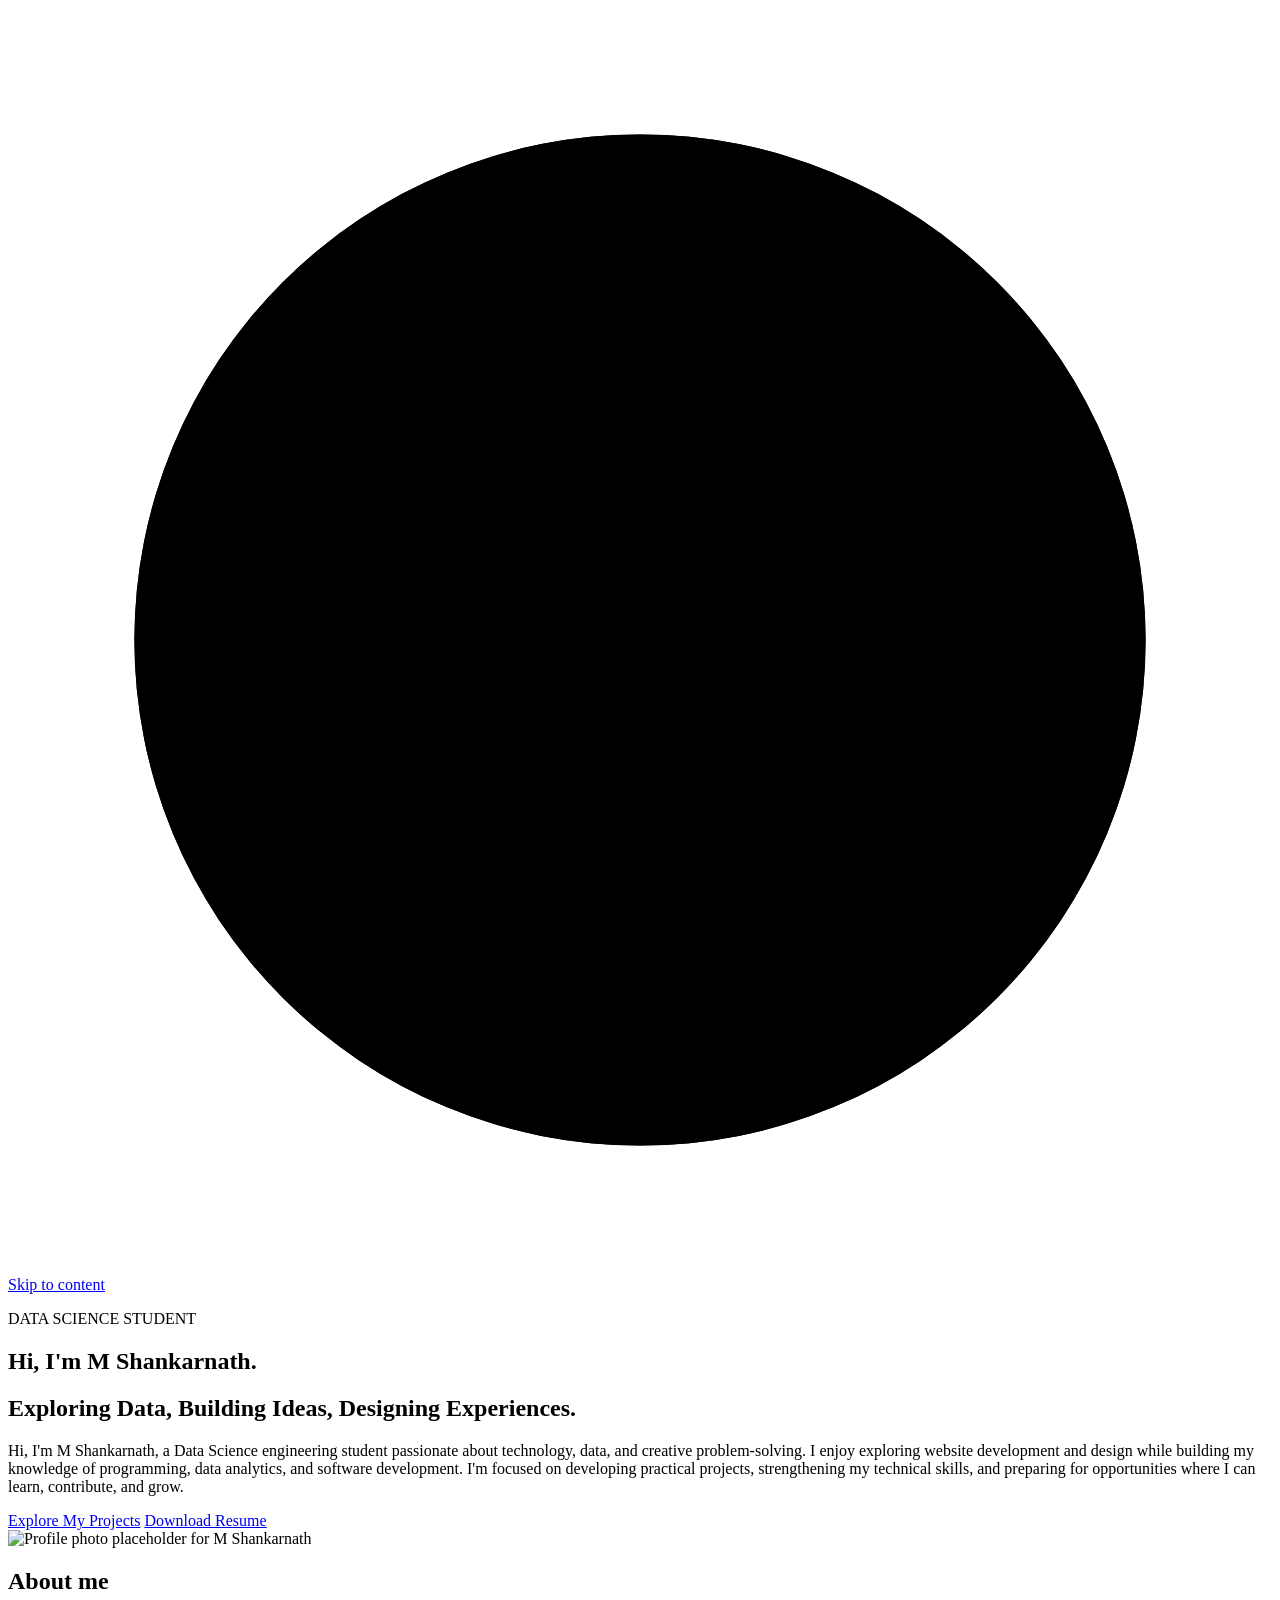
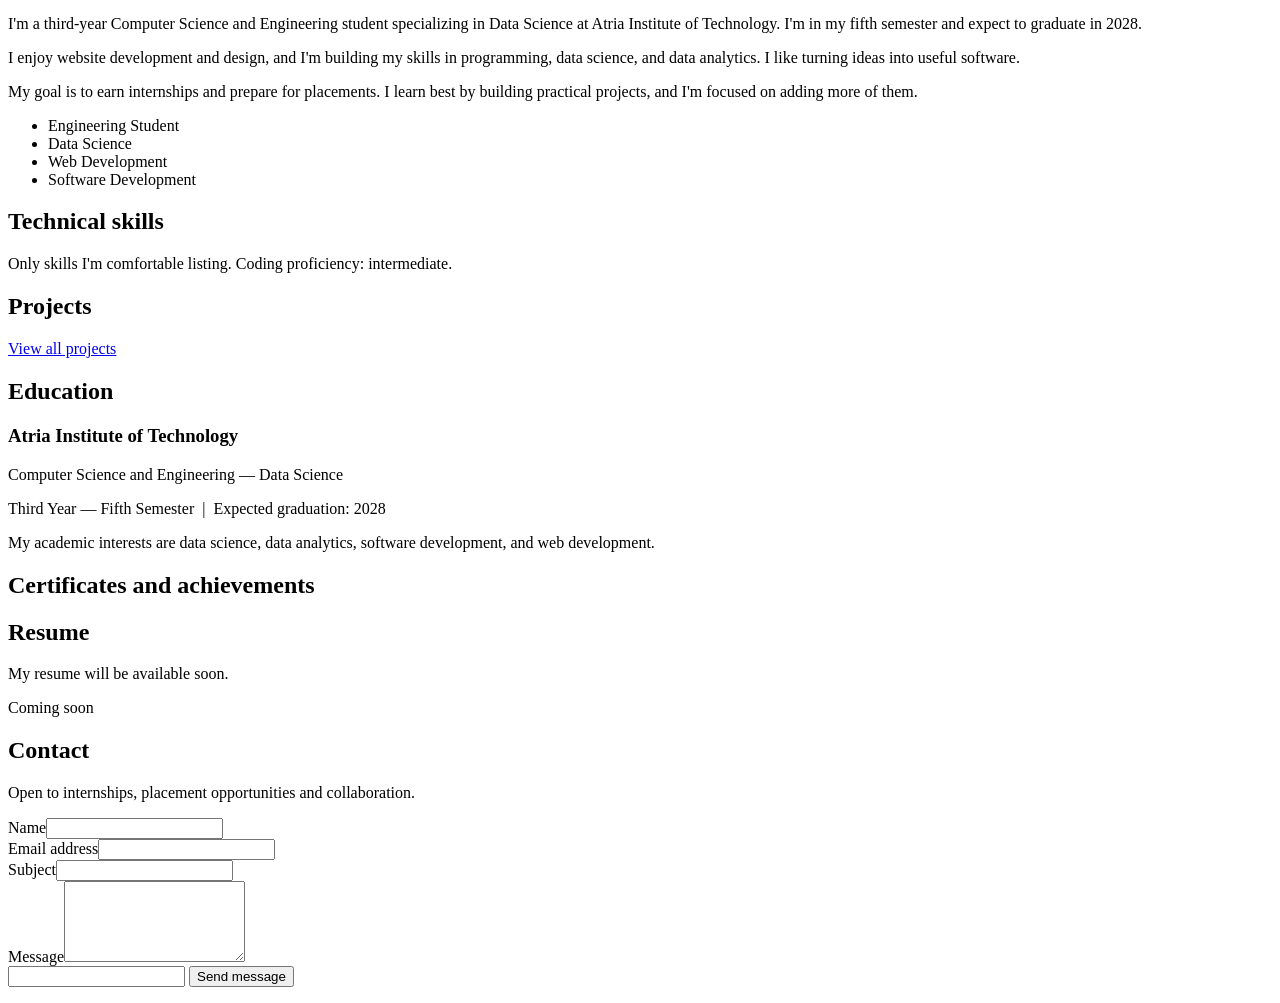
==== index.html @ a3a1065d "Add files via upload" ====
<!DOCTYPE html>
<html lang="en">
<head>
<meta charset="utf-8">
<meta name="viewport" content="width=device-width, initial-scale=1">
<title>M Shankarnath | Data Science Student &amp; Web Developer</title>
<meta name="description" content="Portfolio of M Shankarnath, a Data Science engineering student at Atria Institute of Technology interested in data analytics, software development and website design.">
<meta name="theme-color" content="#080D18">
<meta property="og:type" content="website">
<meta property="og:title" content="M Shankarnath | Data Science Student">
<meta property="og:description" content="Data Science engineering student exploring data, web development and design.">
<link rel="icon" href="assets/favicon.svg" type="image/svg+xml">
<link rel="preconnect" href="https://fonts.googleapis.com"><link rel="preconnect" href="https://fonts.gstatic.com" crossorigin>
<link rel="stylesheet" href="https://fonts.googleapis.com/css2?family=Inter:wght@400;500;600;800&display=swap">
<link rel="stylesheet" href="css/style.css">
<script>
/* Adds "js" class, and "intro-on" only once per session and if motion is allowed. */
document.documentElement.classList.add('js');
try{if(!sessionStorage.getItem('msIntro')&&!matchMedia('(prefers-reduced-motion: reduce)').matches)document.documentElement.classList.add('intro-on')}catch(e){}
</script>
</head>
<body data-page="home">
<!-- MS opening animation (SVG + CSS). Hidden unless "intro-on" is set. -->
<div class="intro" id="intro" aria-hidden="true">
  <div class="intro-glow"></div>
  <svg class="intro-logo" viewBox="0 0 200 200">
    <circle class="i-dot" cx="100" cy="100" r="3"/>
    <circle class="i-ring" cx="100" cy="100" r="80" transform="rotate(-90 100 100)"/>
    <circle class="i-spark" cx="100" cy="100" r="80" transform="rotate(-90 100 100)"/>
    <text class="i-text" x="100" y="100" text-anchor="middle" dominant-baseline="central">MS</text>
  </svg>
</div>

<a class="skip" href="#home">Skip to content</a>
<header id="site-header" class="site-header"></header>

<main>
<section id="home" class="hero">
  <div class="wrap hero-grid">
    <div>
      <p class="label hero-anim">DATA SCIENCE STUDENT</p>
      <h1 class="hero-anim">Hi, I'm M&nbsp;Shankarnath.</h1>
      <h2 class="tagline hero-anim">Exploring Data, Building Ideas, Designing Experiences.</h2>
      <p class="lead hero-anim">Hi, I'm M Shankarnath, a Data Science engineering student passionate about technology, data, and creative problem-solving. I enjoy exploring website development and design while building my knowledge of programming, data analytics, and software development. I'm focused on developing practical projects, strengthening my technical skills, and preparing for opportunities where I can learn, contribute, and grow.</p>
      <div class="actions hero-anim">
        <a class="btn" href="#projects">Explore My Projects</a>
        <a class="btn ghost" href="#resume" data-resume>Download Resume</a>
      </div>
      <div class="socials hero-anim" data-socials></div>
    </div>
    <div class="photo hero-anim">
      <!-- Replace the file in assets/images or change "profilePhoto" in js/data.js -->
      <img id="profile-photo" src="assets/images/profile-placeholder.svg" alt="Profile photo placeholder for M Shankarnath" width="360" height="420">
    </div>
  </div>
</section>

<section id="about" class="section alt">
  <div class="wrap narrow reveal">
    <h2>About me</h2>
    <p>I'm a third-year Computer Science and Engineering student specializing in Data Science at Atria Institute of Technology. I'm in my fifth semester and expect to graduate in 2028.</p>
    <p>I enjoy website development and design, and I'm building my skills in programming, data science, and data analytics. I like turning ideas into useful software.</p>
    <p>My goal is to earn internships and prepare for placements. I learn best by building practical projects, and I'm focused on adding more of them.</p>
    <ul class="chips"><li class="chip">Engineering Student</li><li class="chip">Data Science</li><li class="chip">Web Development</li><li class="chip">Software Development</li></ul>
  </div>
</section>

<section id="skills" class="section">
  <div class="wrap reveal">
    <h2>Technical skills</h2>
    <p class="muted intro-text">Only skills I'm comfortable listing. Coding proficiency: intermediate.</p>
    <div class="grid cols-2" id="skill-groups"></div>
  </div>
</section>

<section id="projects" class="section alt">
  <div class="wrap reveal">
    <div class="head-row"><h2>Projects</h2><a class="link" href="projects.html">View all projects</a></div>
    <div class="grid cols-3" id="project-grid" data-limit="3"></div>
  </div>
</section>

<section id="education" class="section">
  <div class="wrap narrow reveal">
    <h2>Education</h2>
    <div class="timeline"><div class="card" id="edu-card">
      <h3>Atria Institute of Technology</h3>
      <p>Computer Science and Engineering — Data Science</p>
      <p class="muted">Third Year — Fifth Semester &nbsp;|&nbsp; Expected graduation: 2028</p>
      <p>My academic interests are data science, data analytics, software development, and web development.</p>
    </div></div>
  </div>
</section>

<section id="certificates" class="section alt">
  <div class="wrap reveal">
    <h2>Certificates and achievements</h2>
    <div class="grid cols-3" id="cert-grid"></div>
  </div>
</section>

<section id="resume" class="section">
  <div class="wrap narrow reveal">
    <div class="card resume-card">
      <div><h2>Resume</h2><p id="resume-text" class="muted">My resume will be available soon.</p></div>
      <span id="resume-slot"><span class="btn disabled" aria-disabled="true">Coming soon</span></span>
    </div>
  </div>
</section>

<section id="contact" class="section alt">
  <div class="wrap reveal">
    <h2>Contact</h2>
    <p class="muted intro-text">Open to internships, placement opportunities and collaboration.</p>
    <div class="contact-grid">
      <div id="contact-info" class="contact-info"></div>
      <form id="contact-form" class="card" novalidate>
        <div class="field"><label for="c-name">Name</label><input id="c-name" name="name" autocomplete="name" required><span class="err" aria-live="polite"></span></div>
        <div class="field"><label for="c-email">Email address</label><input id="c-email" name="email" type="email" autocomplete="email" required><span class="err" aria-live="polite"></span></div>
        <div class="field"><label for="c-subject">Subject</label><input id="c-subject" name="subject" required><span class="err" aria-live="polite"></span></div>
        <div class="field"><label for="c-message">Message</label><textarea id="c-message" name="message" rows="5" required></textarea><span class="err" aria-live="polite"></span></div>
        <input class="hp" type="text" name="_gotcha" tabindex="-1" autocomplete="off" aria-hidden="true">
        <button class="btn" type="submit">Send message</button>
        <p id="form-status" class="status-msg" role="status"></p>
      </form>
    </div>
  </div>
</section>
</main>

<footer id="site-footer" class="site-footer"></footer>
<script src="js/data.js"></script>
<script src="js/main.js"></script>
</body>
</html>
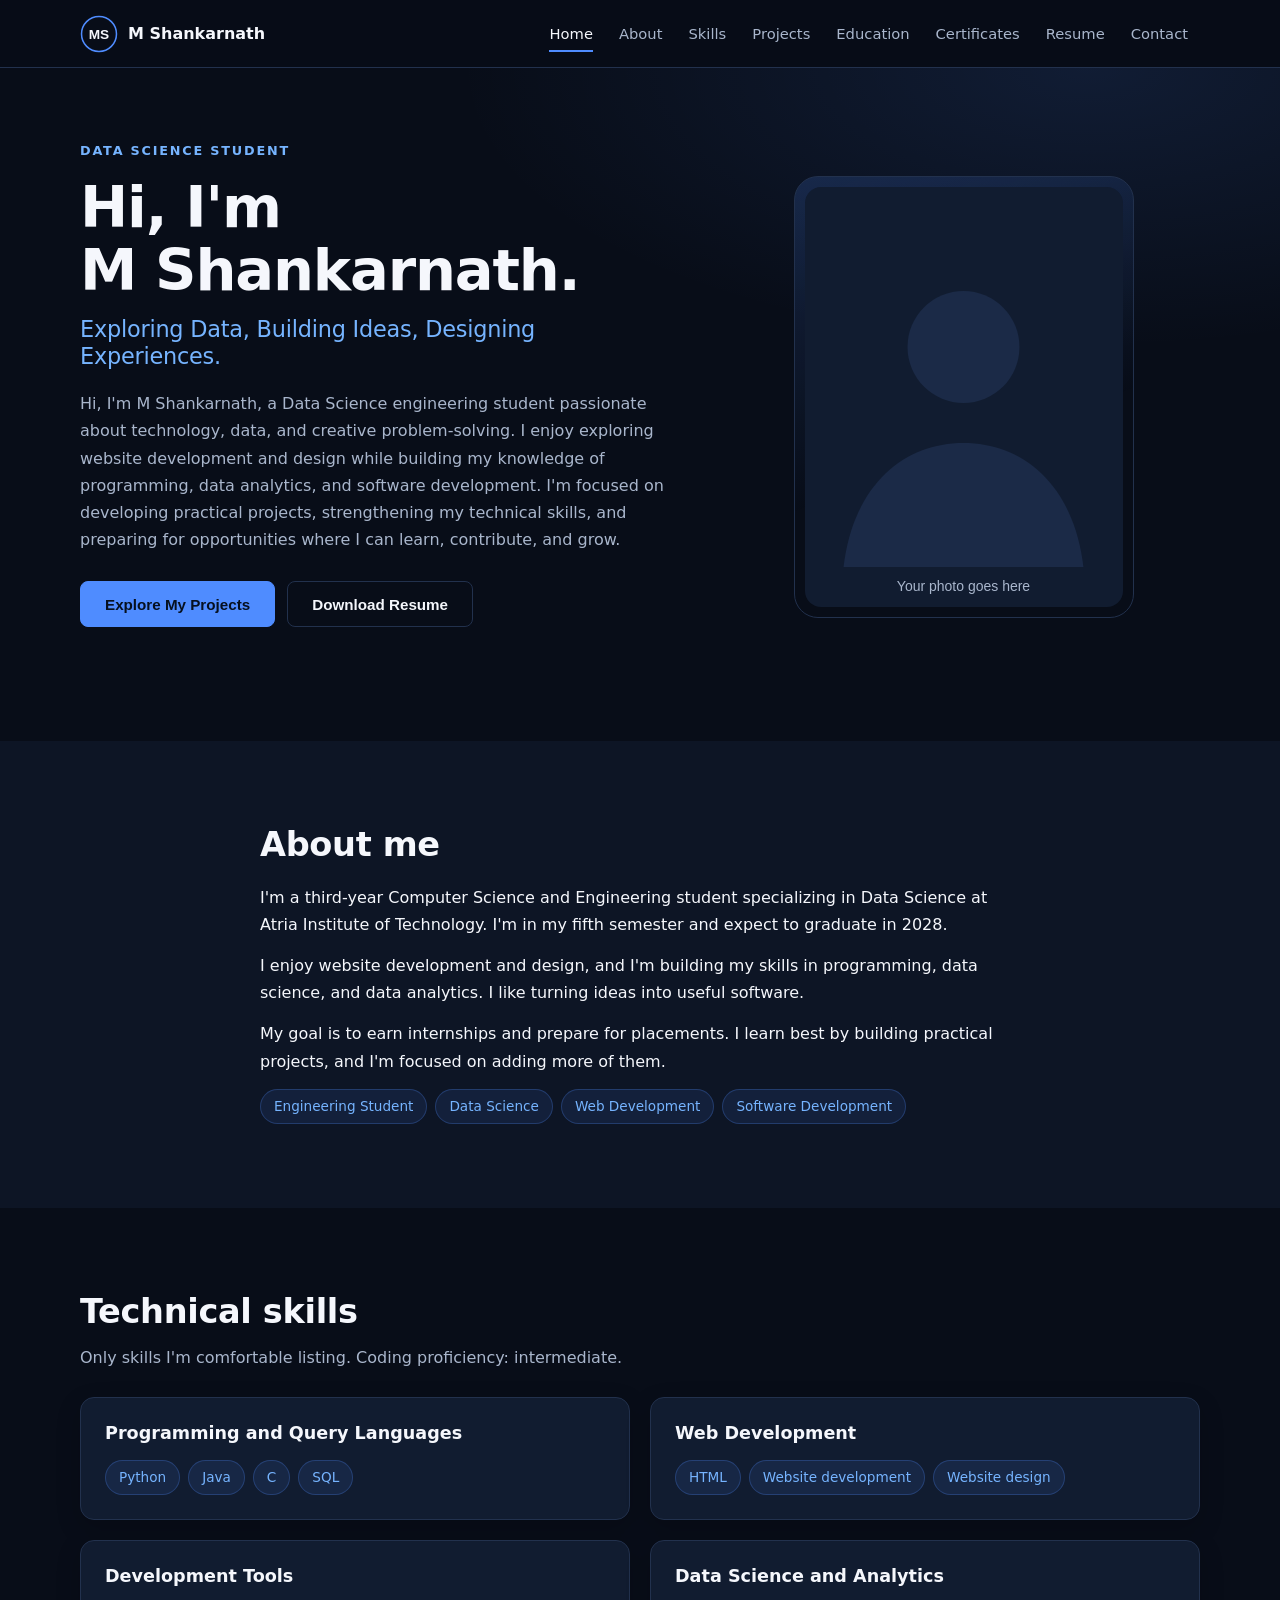
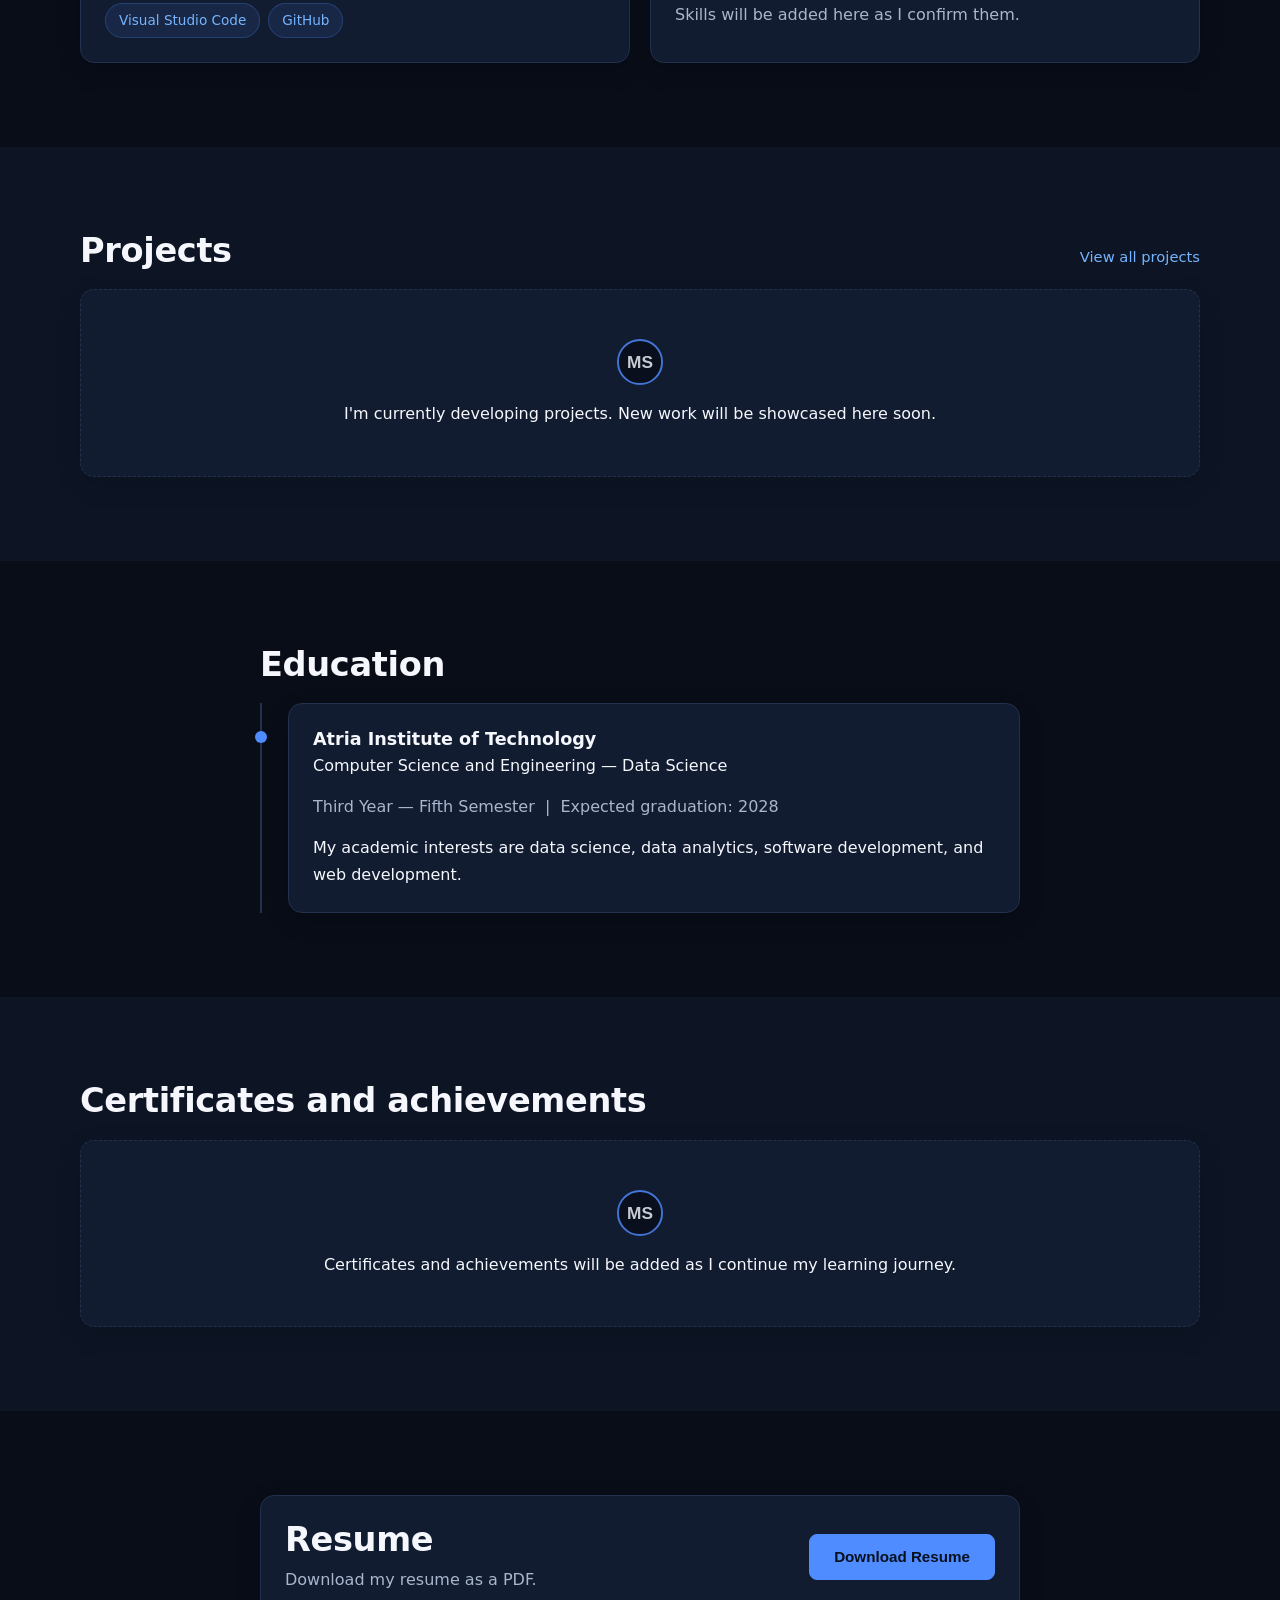
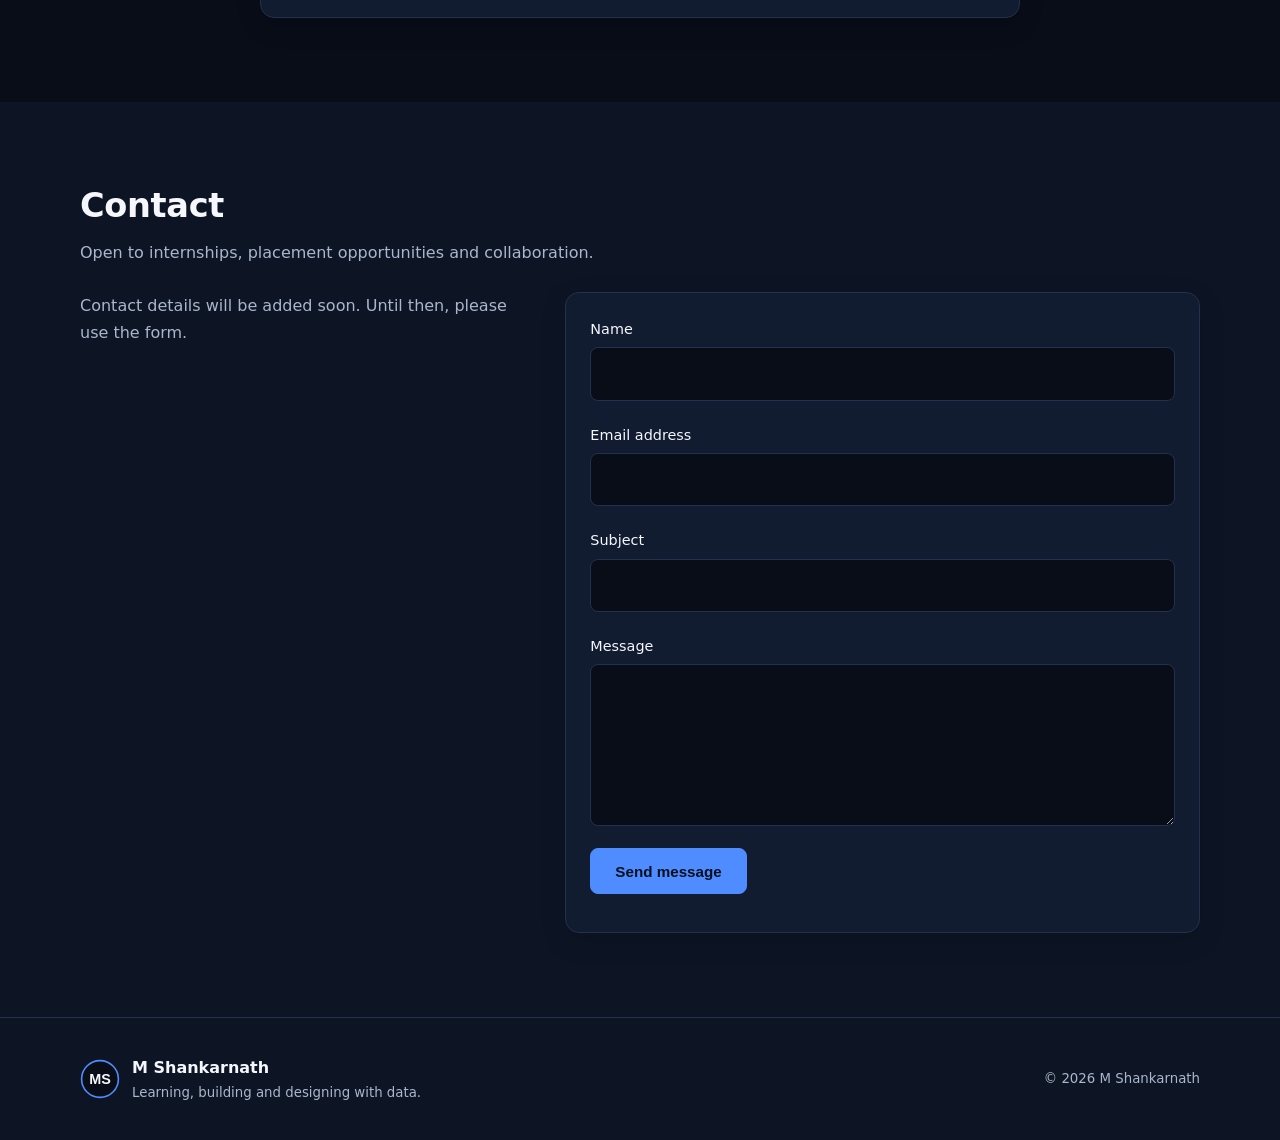
==== commit 67e0fd32: "Add files via upload" ====
--- a/index.html
+++ b/index.html
@@ -9,10 +9,134 @@
 <meta property="og:type" content="website">
 <meta property="og:title" content="M Shankarnath | Data Science Student">
 <meta property="og:description" content="Data Science engineering student exploring data, web development and design.">
-<link rel="icon" href="assets/favicon.svg" type="image/svg+xml">
+<link rel="icon" href="[data-uri]" type="image/svg+xml">
 <link rel="preconnect" href="https://fonts.googleapis.com"><link rel="preconnect" href="https://fonts.gstatic.com" crossorigin>
 <link rel="stylesheet" href="https://fonts.googleapis.com/css2?family=Inter:wght@400;500;600;800&display=swap">
-<link rel="stylesheet" href="css/style.css">
+<style>:root{--bg:#080D18;--bg2:#0D1525;--card:#111C30;--blue:#4F8CFF;--blue2:#76B4FF;--text:#F5F7FC;--muted:#A9B6CC;--line:#22314D;--h:68px}
+*{box-sizing:border-box;margin:0}
+html{scroll-behavior:smooth;scroll-padding-top:var(--h)}
+body{font:400 1rem/1.7 Inter,system-ui,-apple-system,"Segoe UI",Roboto,sans-serif;background:var(--bg);color:var(--text);overflow-x:hidden}
+img,svg{max-width:100%;display:block}
+a{color:inherit;text-decoration:none}
+:focus-visible{outline:2px solid var(--blue2);outline-offset:3px;border-radius:6px}
+.skip{position:absolute;left:-999px;top:8px;background:var(--blue);color:#fff;padding:8px 14px;border-radius:8px;z-index:100}.skip:focus{left:8px}
+.wrap{width:min(1120px,100% - 40px);margin:auto}.narrow{width:min(760px,100% - 40px)}
+h1{font-size:clamp(2.2rem,5.5vw,3.6rem);line-height:1.1;font-weight:800;letter-spacing:-.02em}
+h2{font-size:clamp(1.6rem,3.4vw,2.1rem);line-height:1.2;font-weight:800;letter-spacing:-.01em;margin-bottom:18px}
+h3{font-size:1.1rem;font-weight:600;line-height:1.35}
+p+p{margin-top:14px}.muted{color:var(--muted)}.lead{color:var(--muted);max-width:60ch;margin:20px 0 28px}
+.label{color:var(--blue2);font-weight:600;font-size:.8rem;letter-spacing:.14em;margin-bottom:14px}
+.tagline{font-size:clamp(1.1rem,2.2vw,1.4rem);font-weight:500;color:var(--blue2);margin:14px 0 0}
+.intro-text{margin:-6px 0 26px}
+/* Header */
+.site-header{position:sticky;top:0;z-index:50;height:var(--h);background:rgba(8,13,24,.86);backdrop-filter:blur(12px);border-bottom:1px solid var(--line)}
+.bar{display:flex;align-items:center;justify-content:space-between;height:100%}
+.brand{display:flex;align-items:center;gap:10px;font-weight:600}
+.site-header nav{display:flex;gap:2px}
+.site-header nav a{padding:8px 12px;border-radius:8px;color:var(--muted);font-size:.92rem;position:relative;transition:color .2s}
+.site-header nav a:hover,.site-header nav a.active{color:var(--text)}
+.site-header nav a::after{content:"";position:absolute;left:12px;right:12px;bottom:2px;height:2px;background:var(--blue);transform:scaleX(0);transition:transform .25s}
+.site-header nav a.active::after{transform:scaleX(1)}
+.menu-btn{display:none;background:none;border:0;width:44px;height:44px;cursor:pointer;padding:12px 10px}
+.menu-btn span{display:block;height:2px;background:var(--text);margin:5px 0;transition:transform .25s,opacity .25s}
+.menu-btn[aria-expanded=true] span:nth-child(1){transform:translateY(7px) rotate(45deg)}
+.menu-btn[aria-expanded=true] span:nth-child(2){opacity:0}
+.menu-btn[aria-expanded=true] span:nth-child(3){transform:translateY(-7px) rotate(-45deg)}
+/* Buttons */
+.btn{display:inline-flex;align-items:center;justify-content:center;min-height:46px;padding:0 24px;border-radius:8px;background:var(--blue);color:#06101f;font:600 .95rem Inter,sans-serif;border:1px solid var(--blue);cursor:pointer;transition:transform .2s,background .2s}
+.btn:hover{background:var(--blue2);transform:translateY(-1px)}
+.btn.ghost{background:transparent;color:var(--text);border-color:var(--line)}.btn.ghost:hover{border-color:var(--blue);background:rgba(79,140,255,.08)}
+.btn.sm{min-height:38px;padding:0 16px;font-size:.88rem}
+.btn.disabled,.btn:disabled{background:var(--card);border-color:var(--line);color:var(--muted);cursor:not-allowed;transform:none}
+.actions{display:flex;flex-wrap:wrap;gap:12px;align-items:center}
+.link{color:var(--blue2);font-weight:500;font-size:.92rem}.link:hover{text-decoration:underline}
+/* Hero */
+.hero{padding:72px 0 88px;background:radial-gradient(900px 400px at 85% 0,rgba(79,140,255,.12),transparent 70%)}
+.hero-grid{display:grid;grid-template-columns:1.25fr 1fr;gap:56px;align-items:center}
+.socials{display:flex;gap:10px;margin-top:26px}
+.socials a{width:42px;height:42px;display:grid;place-items:center;border:1px solid var(--line);border-radius:50%;color:var(--muted);transition:color .2s,border-color .2s}
+.socials a:hover{color:var(--text);border-color:var(--blue)}.socials svg{width:20px;height:20px}
+.photo{justify-self:center;width:min(100%,340px);padding:10px;border-radius:24px;border:1px solid var(--line);background:linear-gradient(160deg,rgba(79,140,255,.18),transparent 60%)}
+.photo img{width:100%;aspect-ratio:6/7;object-fit:cover;border-radius:16px}
+/* Sections */
+.section{padding:84px 0}.alt{background:var(--bg2)}
+main.section{min-height:70vh;padding-top:56px}
+.grid{display:grid;gap:20px}.cols-2{grid-template-columns:repeat(2,1fr)}.cols-3{grid-template-columns:repeat(3,1fr)}
+.card{background:var(--card);border:1px solid var(--line);border-radius:14px;padding:24px;box-shadow:0 8px 24px rgba(0,0,0,.18);transition:border-color .25s,transform .25s}
+a.card:hover,.project:hover{border-color:rgba(79,140,255,.5);transform:translateY(-3px)}
+.chips{display:flex;flex-wrap:wrap;gap:8px;list-style:none;padding:0;margin-top:14px}
+.chip,.tag{padding:5px 13px;border-radius:99px;background:rgba(79,140,255,.1);border:1px solid rgba(79,140,255,.25);color:var(--blue2);font-size:.85rem}
+.chip small{margin-left:6px;color:var(--muted)}
+.head-row{display:flex;justify-content:space-between;align-items:baseline;gap:16px;flex-wrap:wrap}
+.project{padding:0;overflow:hidden;display:flex;flex-direction:column}
+.thumb{aspect-ratio:16/9;background:var(--bg2);display:grid;place-items:center;border-bottom:1px solid var(--line)}
+.thumb img{width:100%;height:100%;object-fit:cover}
+.project .body{padding:20px;display:flex;flex-direction:column;gap:12px;flex:1}
+.project p{color:var(--muted);font-size:.93rem}.project .actions{margin-top:auto;padding-top:6px}
+.row{display:flex;justify-content:space-between;gap:10px;align-items:start}
+.status{font-size:.75rem;color:var(--muted);border:1px solid var(--line);padding:2px 10px;border-radius:99px;white-space:nowrap}
+.tags{display:flex;flex-wrap:wrap;gap:6px}.tag{font-size:.78rem;padding:3px 10px}
+.empty{grid-column:1/-1;text-align:center;padding:48px 24px;border-style:dashed}.empty svg{margin:0 auto 14px;opacity:.8}
+.timeline{border-left:2px solid var(--line);padding-left:26px;position:relative}
+.timeline::before{content:"";position:absolute;left:-7px;top:28px;width:12px;height:12px;border-radius:50%;background:var(--blue)}
+.timeline ul{margin:10px 0 0 18px;color:var(--muted)}
+.cert img{aspect-ratio:4/3;width:100%;object-fit:cover;border-radius:8px;margin-bottom:14px}
+.resume-card{display:flex;justify-content:space-between;align-items:center;gap:24px;flex-wrap:wrap}.resume-card h2{margin-bottom:6px}
+/* Contact */
+.contact-grid{display:grid;grid-template-columns:1fr 1.4fr;gap:32px;align-items:start}
+.contact-info a{display:block;padding:12px 0;border-bottom:1px solid var(--line);color:var(--blue2)}
+.field{display:flex;flex-direction:column;gap:6px;margin-bottom:16px}
+label{font-size:.9rem;font-weight:500}
+input,textarea{font:inherit;background:var(--bg);color:var(--text);border:1px solid var(--line);border-radius:8px;padding:12px 14px;width:100%}
+input:focus,textarea:focus{outline:2px solid var(--blue);border-color:transparent}
+input[aria-invalid=true],textarea[aria-invalid=true]{border-color:#ff7b7b}
+.err{color:#ff9b9b;font-size:.82rem;min-height:0}.hp{position:absolute;left:-9999px}
+.status-msg{margin-top:14px;font-size:.92rem}.status-msg.ok{color:#7ee0a5}.status-msg.bad{color:#ff9b9b}.status-msg.info{color:var(--blue2)}
+/* Project detail */
+.detail h1{font-size:clamp(2rem,4.5vw,2.8rem);margin:18px 0 14px}.detail section{margin-top:36px}.detail h2{font-size:1.3rem;margin-bottom:10px}
+.detail ul{margin-left:20px;color:var(--muted)}.detail p{color:var(--muted);max-width:75ch}
+.shots{display:grid;grid-template-columns:repeat(auto-fit,minmax(260px,1fr));gap:16px}.shots img{border-radius:10px;border:1px solid var(--line);width:100%}.shots figcaption{color:var(--muted);font-size:.85rem;margin-top:6px}
+/* Footer */
+.site-footer{border-top:1px solid var(--line);padding:36px 0;background:var(--bg2)}
+.foot{display:flex;justify-content:space-between;align-items:center;gap:20px;flex-wrap:wrap}
+.foot .who{display:flex;align-items:center;gap:12px}.foot small{color:var(--muted);display:block}
+/* Opening animation: ~3s. Sequence: dot > ring draws > MS > light travels > glow > pulse > fade out */
+.intro{display:none}
+.intro-on .intro{position:fixed;inset:0;z-index:200;background:var(--bg);display:grid;place-items:center;animation:bgIn .5s ease both,introOut .6s ease 3.6s forwards;transition:opacity .6s ease}
+.intro.done{opacity:0;pointer-events:none}
+.intro-logo{width:min(200px,50vw);height:auto;overflow:visible;animation:pulse .6s ease-in-out 2.2s both}
+.intro-glow{position:absolute;width:min(300px,70vw);aspect-ratio:1;border-radius:50%;background:radial-gradient(circle,rgba(79,140,255,.28),transparent 65%);opacity:0;animation:glow 1.1s ease-in-out 1.5s both}
+.intro svg circle{fill:none}
+.i-dot{fill:var(--blue2)!important;opacity:0;transform-box:fill-box;transform-origin:center;animation:dot .5s ease .35s both}
+.i-ring{stroke:var(--blue);stroke-width:4;stroke-linecap:round;stroke-dasharray:503;stroke-dashoffset:503;animation:draw 1.1s cubic-bezier(.65,0,.35,1) .6s forwards}
+.i-spark{stroke:var(--blue2);stroke-width:4;stroke-linecap:round;stroke-dasharray:36 467;stroke-dashoffset:0;opacity:0;animation:orbit 1s linear 1.5s both}
+.i-text{font:800 62px Inter,Arial,sans-serif;fill:var(--text);letter-spacing:2px;opacity:0;transform-box:fill-box;transform-origin:center;animation:letters .7s ease 1.3s both}
+@keyframes bgIn{from{opacity:0}}
+@keyframes introOut{to{opacity:0;visibility:hidden;pointer-events:none}}
+@keyframes dot{0%{opacity:0;transform:scale(.3)}60%{opacity:1}100%{opacity:.9}}
+@keyframes draw{to{stroke-dashoffset:0}}
+@keyframes letters{from{opacity:0;transform:scale(.85)}to{opacity:1;transform:scale(1)}}
+@keyframes orbit{0%{opacity:0;stroke-dashoffset:0}15%{opacity:1}85%{opacity:1}100%{opacity:0;stroke-dashoffset:-503}}
+@keyframes glow{0%,100%{opacity:0}50%{opacity:.8}}
+@keyframes pulse{50%{transform:scale(1.04)}}
+/* Page reveal after intro */
+.js .hero-anim{opacity:0;animation:up .7s ease 4.3s forwards}
+.ready .hero-anim{animation:up .7s ease forwards}
+.ready .hero-anim:nth-child(2){animation-delay:.08s}.ready .hero-anim:nth-child(3){animation-delay:.16s}.ready .hero-anim:nth-child(4){animation-delay:.24s}.ready .hero-anim:nth-child(5){animation-delay:.34s}.ready .hero-anim:nth-child(6){animation-delay:.42s}
+.ready .photo.hero-anim{animation-delay:.3s}
+@keyframes up{from{opacity:0;transform:translateY(16px)}to{opacity:1;transform:none}}
+.js .reveal{opacity:0;transform:translateY(14px);transition:opacity .6s ease,transform .6s ease;animation:up .6s ease 5s forwards}.js .reveal.in{opacity:1;transform:none}
+/* Responsive */
+@media(max-width:900px){.cols-3{grid-template-columns:repeat(2,1fr)}.hero-grid,.contact-grid{grid-template-columns:1fr}.hero-grid{gap:40px}.photo{width:min(100%,280px);order:-1;justify-self:start}}
+@media(max-width:820px){
+ .menu-btn{display:block}
+ .site-header nav{position:absolute;top:var(--h);left:0;right:0;flex-direction:column;background:var(--bg2);border-bottom:1px solid var(--line);padding:0 20px;max-height:0;overflow:hidden;visibility:hidden;transition:max-height .35s ease,padding .35s,visibility .35s}
+ .site-header nav.open{max-height:480px;padding:10px 20px 18px;visibility:visible}
+ .site-header nav a{padding:13px 8px}.site-header nav a::after{left:8px;right:auto;width:24px}
+}
+@media(max-width:600px){.cols-2,.cols-3{grid-template-columns:1fr}.section{padding:64px 0}.hero{padding:40px 0 64px}.actions .btn{flex:1 1 100%}.card{padding:20px}}
+@media(prefers-reduced-motion:reduce){*,*::before,*::after{animation:none!important;transition:none!important;scroll-behavior:auto!important}.js .hero-anim,.js .reveal{opacity:1;transform:none}.i-text,.i-ring{opacity:1;stroke-dashoffset:0}}
+</style>
 <script>
 /* Adds "js" class, and "intro-on" only once per session and if motion is allowed. */
 document.documentElement.classList.add('js');
@@ -50,7 +174,7 @@
     </div>
     <div class="photo hero-anim">
       <!-- Replace the file in assets/images or change "profilePhoto" in js/data.js -->
-      <img id="profile-photo" src="assets/images/profile-placeholder.svg" alt="Profile photo placeholder for M Shankarnath" width="360" height="420">
+      <img id="profile-photo" src="[data-uri]" alt="Profile photo placeholder for M Shankarnath" width="360" height="420">
     </div>
   </div>
 </section>
@@ -75,7 +199,7 @@
 
 <section id="projects" class="section alt">
   <div class="wrap reveal">
-    <div class="head-row"><h2>Projects</h2><a class="link" href="projects.html">View all projects</a></div>
+    <div class="head-row"><h2>Projects</h2><a class="link" href="#projects">View all projects</a></div>
     <div class="grid cols-3" id="project-grid" data-limit="3"></div>
   </div>
 </section>
@@ -129,7 +253,196 @@
 </main>
 
 <footer id="site-footer" class="site-footer"></footer>
-<script src="js/data.js"></script>
-<script src="js/main.js"></script>
+<script>/* ===== EDIT THIS FILE to update your portfolio. No other file needs changing. ===== */
+window.SITE = {
+  /* Full URLs. Leave "" to hide. Example: github: "https://github.com/yourname" */
+  links: { github: "", linkedin: "", email: "" },   /* email: plain address, e.g. "you@gmail.com" */
+
+  /* After adding a PDF to assets/documents/, set e.g. "assets/documents/M_Shankarnath_Resume.pdf" */
+  resumeUrl: "[data-uri]",
+
+  /* Form service URL (e.g. Formspree: "https://formspree.io/f/xxxxxxx"). Empty = form is not connected. */
+  contactEndpoint: "",
+
+  /* Replace by putting your photo in assets/images and changing this path. */
+  profilePhoto: "[data-uri]",
+
+  skills: [
+    { title: "Programming and Query Languages", items: [{ name: "Python" }, { name: "Java" }, { name: "C" }, { name: "SQL" }] },
+    { title: "Web Development", items: [{ name: "HTML" }, { name: "Website development" }, { name: "Website design" }] },
+    { title: "Development Tools", items: [{ name: "Visual Studio Code" }, { name: "GitHub" }] },
+    /* Add confirmed skills here. Use { name: "Pandas", learning: true } for skills you are still learning. */
+    { title: "Data Science and Analytics", items: [], empty: "Skills will be added here as I confirm them." }
+  ],
+
+  /* Optional education fields. Shown only when filled. */
+  education: { cgpa: "", coursework: [], achievements: [], projects: [] },
+
+  /* Add a project by copying the template below into this list. Empty fields are hidden automatically.
+  {
+    id: "my-project",              // unique, lowercase, no spaces
+    title: "Project name", summary: "One or two sentences.",
+    status: "Completed",           // or "In progress"
+    tags: ["Python", "SQL"], thumbnail: "assets/images/my-project.png",
+    github: "https://github.com/...", demo: "https://...",
+    overview: "", problem: "", solution: "",
+    features: ["..."], technologies: ["..."], process: "",
+    screenshots: [{ src: "assets/images/shot1.png", caption: "Dashboard" }],
+    lessons: ""
+  }
+  */
+  projects: [],
+
+  /* Certificate template: { title, issuer, date, image, verifyUrl, viewUrl } */
+  certificates: []
+};
+</script>
+<script>/* Portfolio logic: intro, navigation, rendering data from js/data.js, contact form. */
+(function () {
+  const S = window.SITE || {};
+  const page = document.body.dataset.page;
+  const $ = (s, r = document) => r.querySelector(s);
+  const $$ = (s, r = document) => [...r.querySelectorAll(s)];
+  const esc = t => String(t == null ? '' : t).replace(/[&<>"']/g, c => ({ '&': '&amp;', '<': '&lt;', '>': '&gt;', '"': '&quot;', "'": '&#39;' }[c]));
+  const root = document.documentElement;
+
+  /* ---------- Intro animation ---------- */
+  function ready() { root.classList.add('ready'); }
+  const intro = $('#intro');
+  if (intro && root.classList.contains('intro-on')) {
+    try { sessionStorage.setItem('msIntro', '1'); } catch (e) {}
+    setTimeout(() => { intro.classList.add('done'); ready(); }, 3000);   // total ~3s
+    setTimeout(() => intro.remove(), 3700);
+  } else { ready(); }
+  setTimeout(ready, 4500); // safety net if anything fails
+
+  /* ---------- Shared pieces ---------- */
+  const logo = n => `<svg class="logo" width="${n}" height="${n}" viewBox="0 0 100 100" role="img" aria-label="MS logo"><circle cx="50" cy="50" r="46" fill="#080D18" stroke="#4F8CFF" stroke-width="4"/><text x="50" y="50" text-anchor="middle" dominant-baseline="central" font-family="Inter,Arial,sans-serif" font-weight="800" font-size="36" fill="#F5F7FC">MS</text></svg>`;
+  const L = S.links || {};
+  const icons = {
+    github: '<svg viewBox="0 0 24 24" fill="currentColor"><path d="M12 .5a11.5 11.5 0 0 0-3.64 22.41c.58.1.79-.25.79-.56v-2c-3.2.7-3.88-1.37-3.88-1.37-.52-1.33-1.28-1.69-1.28-1.69-1.04-.71.08-.7.08-.7 1.15.08 1.76 1.18 1.76 1.18 1.03 1.76 2.69 1.25 3.35.96.1-.74.4-1.25.73-1.54-2.55-.29-5.24-1.28-5.24-5.68 0-1.26.45-2.28 1.18-3.09-.12-.29-.51-1.46.11-3.05 0 0 .97-.31 3.17 1.18a11 11 0 0 1 5.77 0c2.2-1.49 3.17-1.18 3.17-1.18.63 1.59.23 2.76.11 3.05.74.81 1.18 1.83 1.18 3.09 0 4.41-2.69 5.38-5.25 5.67.41.36.78 1.06.78 2.14v3.17c0 .31.21.67.8.56A11.5 11.5 0 0 0 12 .5Z"/></svg>',
+    linkedin: '<svg viewBox="0 0 24 24" fill="currentColor"><path d="M20.4 2H3.6A1.6 1.6 0 0 0 2 3.6v16.8A1.6 1.6 0 0 0 3.6 22h16.8a1.6 1.6 0 0 0 1.6-1.6V3.6A1.6 1.6 0 0 0 20.4 2ZM8 18.5H5.5V10H8v8.5ZM6.75 8.9a1.45 1.45 0 1 1 0-2.9 1.45 1.45 0 0 1 0 2.9ZM18.5 18.5H16v-4.1c0-1 0-2.2-1.35-2.2s-1.55 1-1.55 2.1v4.2h-2.5V10h2.4v1.1h.03a2.6 2.6 0 0 1 2.35-1.3c2.5 0 3 1.65 3 3.8v4.9Z"/></svg>',
+    email: '<svg viewBox="0 0 24 24" fill="none" stroke="currentColor" stroke-width="2"><rect x="3" y="5" width="18" height="14" rx="2"/><path d="m3 7 9 6 9-6"/></svg>'
+  };
+  const socials = () => [['github', 'GitHub', L.github], ['linkedin', 'LinkedIn', L.linkedin], ['email', 'Email', L.email && 'mailto:' + L.email]]
+    .filter(x => x[2]).map(([k, n, u]) => `<a href="${esc(u)}" aria-label="${n}" ${k === 'email' ? '' : 'target="_blank" rel="noopener"'}>${icons[k]}</a>`).join('');
+
+  /* ---------- Header and footer ---------- */
+  const NAV = [['home', 'Home'], ['about', 'About'], ['skills', 'Skills'], ['projects', 'Projects'], ['education', 'Education'], ['certificates', 'Certificates'], ['resume', 'Resume'], ['contact', 'Contact']];
+  const base = page === 'home' ? '' : 'index.html';
+  $('#site-header').innerHTML = `<div class="wrap bar"><a class="brand" href="${base || '#home'}" aria-label="M Shankarnath, home">${logo(38)}<span>M Shankarnath</span></a><button class="menu-btn" aria-expanded="false" aria-controls="nav-links" aria-label="Open menu"><span></span><span></span><span></span></button><nav id="nav-links" aria-label="Main">${NAV.map(([id, t]) => `<a href="${page === 'home' ? '' : 'index.html'}#${id}" data-id="${id}">${t}</a>`).join('')}</nav></div>`;
+  $('#site-footer').innerHTML = `<div class="wrap foot"><div class="who">${logo(40)}<div><strong>M Shankarnath</strong><small>Learning, building and designing with data.</small></div></div><div class="socials">${socials()}</div><small class="muted">&copy; ${new Date().getFullYear()} M Shankarnath</small></div>`;
+
+  const nav = $('#nav-links'), btn = $('.menu-btn');
+  btn.addEventListener('click', () => {
+    const open = nav.classList.toggle('open');
+    btn.setAttribute('aria-expanded', open); btn.setAttribute('aria-label', open ? 'Close menu' : 'Open menu');
+  });
+  nav.addEventListener('click', e => { if (e.target.closest('a')) { nav.classList.remove('open'); btn.setAttribute('aria-expanded', 'false'); } });
+  if (page !== 'home') { const a = $('[data-id=projects]', nav); if (a) a.classList.add('active'); }
+
+  /* ---------- Project cards ---------- */
+  const tags = a => a && a.length ? `<div class="tags">${a.map(t => `<span class="tag">${esc(t)}</span>`).join('')}</div>` : '';
+  const ext = (u, t) => u ? `<a class="link" href="${esc(u)}" target="_blank" rel="noopener">${t}</a>` : '';
+  const projectCard = p => `<article class="card project"><div class="thumb">${p.thumbnail ? `<img src="${esc(p.thumbnail)}" alt="${esc(p.title)} thumbnail" loading="lazy">` : logo(56)}</div><div class="body"><div class="row"><h3>${esc(p.title)}</h3>${p.status ? `<span class="status">${esc(p.status)}</span>` : ''}</div><p>${esc(p.summary)}</p>${tags(p.tags)}<div class="actions"><a class="btn sm" href="project.html?id=${encodeURIComponent(p.id)}">View Details</a>${ext(p.github, 'GitHub')}${ext(p.demo, 'Live Demo')}</div></div></article>`;
+  const empty = msg => `<div class="card empty">${logo(48)}<p>${msg}</p></div>`;
+  const grid = $('#project-grid');
+  if (grid) {
+    const list = (S.projects || []).slice(0, +grid.dataset.limit || 999);
+    grid.innerHTML = list.length ? list.map(projectCard).join('') : empty("I'm currently developing projects. New work will be showcased here soon.");
+  }
+
+  /* ---------- Project detail page ---------- */
+  const detail = $('#project-detail');
+  if (detail) {
+    const p = (S.projects || []).find(x => x.id === new URLSearchParams(location.search).get('id'));
+    const back = '<a class="btn ghost sm" href="#projects">Back to Projects</a>';
+    const sec = (t, h) => h ? `<section><h2>${t}</h2>${h}</section>` : '';
+    const list = a => a && a.length ? `<ul>${a.map(i => `<li>${esc(i)}</li>`).join('')}</ul>` : '';
+    const para = t => t ? `<p>${esc(t)}</p>` : '';
+    if (!p) { detail.innerHTML = `${back}<h1>Project not found</h1><p class="muted">This project does not exist. Browse all projects instead.</p>`; }
+    else {
+      document.title = p.title + ' | M Shankarnath';
+      detail.innerHTML = `<div class="detail">${back}<h1>${esc(p.title)}</h1>${p.status ? `<span class="status">${esc(p.status)}</span>` : ''}
+        <div class="actions" style="margin-top:16px">${ext(p.github, 'GitHub repository')}${ext(p.demo, 'Live demo')}</div>
+        ${sec('Overview', para(p.overview || p.summary))}${sec('Problem statement', para(p.problem))}${sec('Proposed solution', para(p.solution))}
+        ${sec('Features', list(p.features))}${sec('Technologies used', tags(p.technologies))}${sec('Development process', para(p.process))}
+        ${sec('Screenshots and diagrams', p.screenshots && p.screenshots.length ? `<div class="shots">${p.screenshots.map(s => `<figure><img src="${esc(s.src)}" alt="${esc(s.caption || p.title)}" loading="lazy">${s.caption ? `<figcaption>${esc(s.caption)}</figcaption>` : ''}</figure>`).join('')}</div>` : '')}
+        ${sec('Challenges and lessons learned', para(p.lessons))}<section>${back}</section></div>`;
+    }
+  }
+
+  /* ---------- Home page sections ---------- */
+  const photo = $('#profile-photo');
+  if (photo && S.profilePhoto) photo.src = S.profilePhoto;
+  const soc = $('[data-socials]'); if (soc) soc.innerHTML = socials();
+
+  const sk = $('#skill-groups');
+  if (sk) sk.innerHTML = (S.skills || []).map(g => `<article class="card"><h3>${esc(g.title)}</h3>${g.items.length ? `<ul class="chips">${g.items.map(i => `<li class="chip">${esc(i.name)}${i.learning ? '<small>learning</small>' : ''}</li>`).join('')}</ul>` : `<p class="muted" style="margin-top:12px">${esc(g.empty || 'Skills will be added here.')}</p>`}</article>`).join('');
+
+  const edu = S.education || {}, ec = $('#edu-card');
+  if (ec) ec.insertAdjacentHTML('beforeend',
+    (edu.cgpa ? `<p><strong>CGPA:</strong> ${esc(edu.cgpa)}</p>` : '') +
+    [['Relevant coursework', edu.coursework], ['Academic projects', edu.projects], ['Academic achievements', edu.achievements]]
+      .filter(x => x[1] && x[1].length).map(([t, a]) => `<p style="margin-top:14px"><strong>${t}</strong></p><ul>${a.map(i => `<li>${esc(i)}</li>`).join('')}</ul>`).join(''));
+
+  const cg = $('#cert-grid');
+  if (cg) cg.innerHTML = (S.certificates || []).length ? S.certificates.map(c => `<article class="card cert">${c.image ? `<img src="${esc(c.image)}" alt="${esc(c.title)} certificate" loading="lazy">` : ''}<h3>${esc(c.title)}</h3><p class="muted">${esc(c.issuer)}${c.date ? ' · ' + esc(c.date) : ''}</p><div class="actions" style="margin-top:12px">${c.viewUrl ? `<a class="btn sm" href="${esc(c.viewUrl)}" target="_blank" rel="noopener">View Certificate</a>` : ''}${ext(c.verifyUrl, 'Verify')}</div></article>`).join('') : empty('Certificates and achievements will be added as I continue my learning journey.');
+
+  /* Resume: real link only when resumeUrl is set; otherwise a clear "coming soon" state. */
+  if (S.resumeUrl) {
+    $$('[data-resume]').forEach(a => { a.href = S.resumeUrl; a.target = '_blank'; a.rel = 'noopener'; });
+    const slot = $('#resume-slot'), txt = $('#resume-text');
+    if (txt) txt.textContent = 'Download my resume as a PDF.';
+    if (slot) slot.innerHTML = `<a class="btn" href="${esc(S.resumeUrl)}" download>Download Resume</a>`;
+  }
+
+  /* Contact info (only what exists) */
+  const ci = $('#contact-info');
+  if (ci) ci.innerHTML = [['Email', L.email && 'mailto:' + L.email, L.email], ['LinkedIn', L.linkedin, 'linkedin'], ['GitHub', L.github, 'github']]
+    .filter(x => x[1]).map(([t, u, v]) => `<a href="${esc(u)}" ${t === 'Email' ? '' : 'target="_blank" rel="noopener"'}>${t}${t === 'Email' ? ': ' + esc(v) : ''}</a>`).join('') || '<p class="muted">Contact details will be added soon. Until then, please use the form.</p>';
+
+  /* ---------- Contact form ---------- */
+  const form = $('#contact-form');
+  if (form) {
+    const status = $('#form-status'), submit = $('button[type=submit]', form);
+    const rules = {
+      name: v => v.trim() ? '' : 'Please enter your name.',
+      email: v => !v.trim() ? 'Please enter your email address.' : /^[^\s@]+@[^\s@]+\.[^\s@]+$/.test(v) ? '' : 'Please enter a valid email address, like name@example.com.',
+      subject: v => v.trim() ? '' : 'Please enter a subject.',
+      message: v => v.trim().length >= 10 ? '' : 'Please write a message of at least 10 characters.'
+    };
+    const check = f => { const m = rules[f.name](f.value); f.setAttribute('aria-invalid', !!m); f.nextElementSibling.textContent = m; return !m; };
+    $$('input,textarea', form).forEach(f => rules[f.name] && f.addEventListener('blur', () => check(f)));
+    let busy = false;
+    form.addEventListener('submit', async e => {
+      e.preventDefault(); if (busy) return;
+      const fields = $$('input,textarea', form).filter(f => rules[f.name]);
+      const ok = fields.map(check).every(Boolean);
+      if (!ok) { status.className = 'status-msg bad'; status.textContent = 'Please fix the highlighted fields.'; fields.find(f => f.getAttribute('aria-invalid') === 'true').focus(); return; }
+      if (form.elements._gotcha.value) return;  // honeypot: bots fill this hidden field
+      if (!S.contactEndpoint) { status.className = 'status-msg info'; status.textContent = 'The contact form is not connected yet, so your message was not sent. Please use the email or social links instead.'; return; }
+      busy = true; submit.disabled = true; submit.textContent = 'Sending...'; status.textContent = '';
+      try {
+        const res = await fetch(S.contactEndpoint, { method: 'POST', headers: { 'Content-Type': 'application/json', Accept: 'application/json' }, body: JSON.stringify(Object.fromEntries(new FormData(form))) });
+        if (!res.ok) throw new Error(res.status);
+        form.reset(); status.className = 'status-msg ok'; status.textContent = 'Thank you. Your message was sent.';
+      } catch (err) { status.className = 'status-msg bad'; status.textContent = 'Your message could not be sent. Please try again or use the email link.'; }
+      busy = false; submit.disabled = false; submit.textContent = 'Send message';
+    });
+  }
+
+  /* ---------- Scroll reveal + active section ---------- */
+  if ('IntersectionObserver' in window) {
+    const rev = new IntersectionObserver(es => es.forEach(e => { if (e.isIntersecting) { e.target.classList.add('in'); rev.unobserve(e.target); } }), { threshold: .12 });
+    $$('.reveal').forEach(el => rev.observe(el));
+    if (page === 'home') {
+      const links = $$('a[data-id]', nav);
+      const act = new IntersectionObserver(es => es.forEach(e => { if (e.isIntersecting) links.forEach(a => a.classList.toggle('active', a.dataset.id === e.target.id)); }), { rootMargin: '-45% 0px -50% 0px' });
+      $$('main section[id]').forEach(s => act.observe(s));
+    }
+  } else { $$('.reveal').forEach(el => el.classList.add('in')); }
+})();
+</script>
 </body>
 </html>
